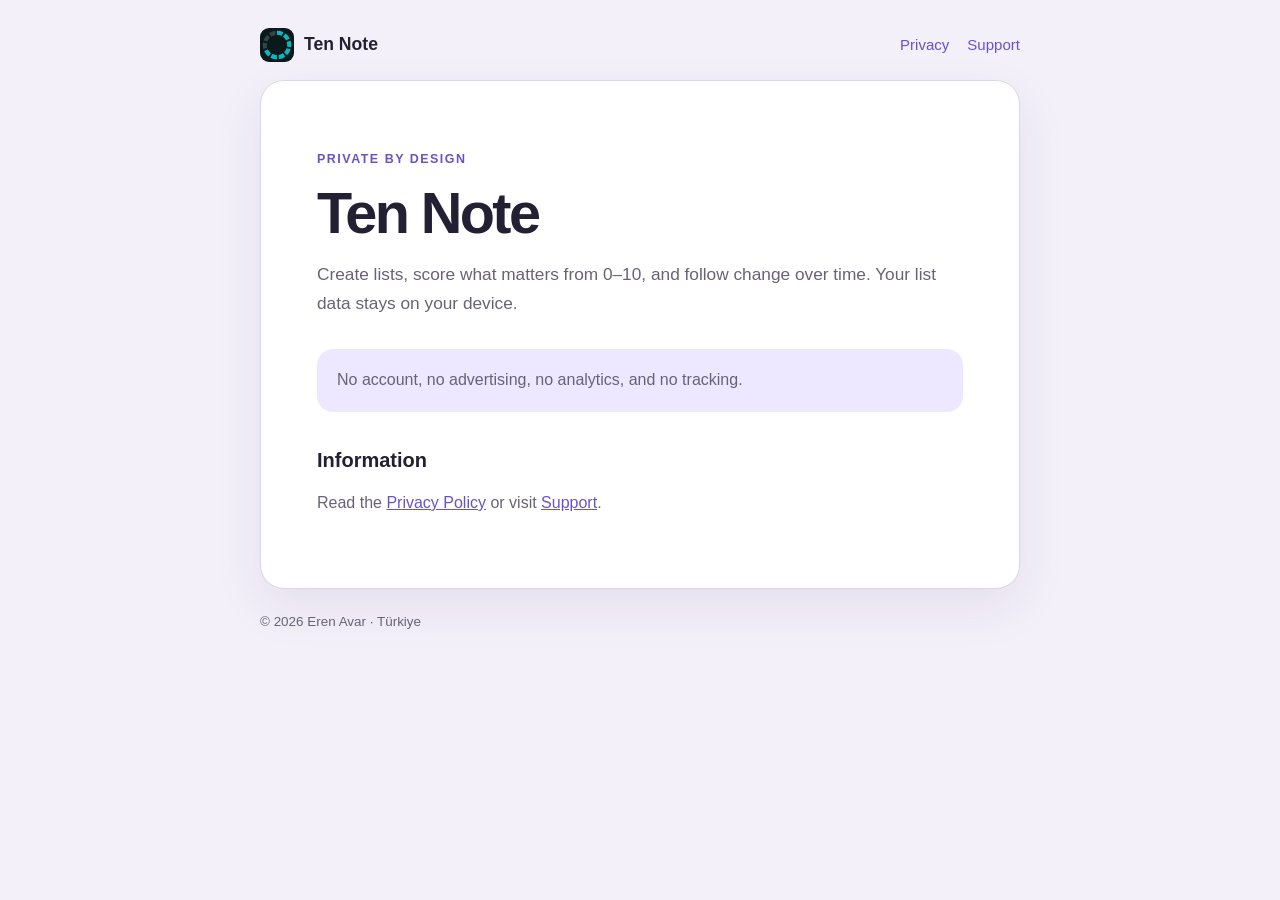
==== index.html @ 13541ba5 "feat: publish Ten Note legal pages" ====
<!doctype html>
<html lang="en">
<head>
  <meta charset="utf-8">
  <meta name="viewport" content="width=device-width, initial-scale=1">
  <meta name="description" content="Official privacy and support information for Ten Note.">
  <title>Ten Note</title>
  <link rel="icon" href="./icons/ten-note-icon.svg" type="image/svg+xml">
  <link rel="apple-touch-icon" href="./icons/ten-note-icon-180.png">
  <link rel="manifest" href="./site.webmanifest">
  <link rel="stylesheet" href="./styles.css">
</head>
<body>
  <header>
    <a class="brand" href="./"><img src="./icons/ten-note-icon.svg" alt="">Ten Note</a>
    <nav aria-label="Legal and support"><a href="./privacy/">Privacy</a><a href="./support/">Support</a></nav>
  </header>
  <main>
    <p class="eyebrow">Private by design</p>
    <h1>Ten Note</h1>
    <p class="lede">Create lists, score what matters from 0–10, and follow change over time. Your list data stays on your device.</p>
    <div class="callout"><p>No account, no advertising, no analytics, and no tracking.</p></div>
    <h2>Information</h2>
    <p>Read the <a href="./privacy/">Privacy Policy</a> or visit <a href="./support/">Support</a>.</p>
  </main>
  <footer>© 2026 Eren Avar · Türkiye</footer>
</body>
</html>
---- styles.css ----
:root {
  color-scheme: light dark;
  --bg: #f4f0fa;
  --surface: #ffffff;
  --text: #242033;
  --muted: #696276;
  --line: #ddd5e8;
  --accent: #6654c7;
  --accent-soft: #ede8ff;
}

@media (prefers-color-scheme: dark) {
  :root {
    --bg: #11101a;
    --surface: #1c1a28;
    --text: #f5f1ff;
    --muted: #b7b0c4;
    --line: #393347;
    --accent: #b4a4ff;
    --accent-soft: #29233f;
  }
}

* { box-sizing: border-box; }

body {
  margin: 0;
  background: var(--bg);
  color: var(--text);
  font-family: -apple-system, BlinkMacSystemFont, "Segoe UI", sans-serif;
  line-height: 1.65;
}

header, main, footer {
  width: min(760px, calc(100% - 32px));
  margin-inline: auto;
}

header {
  display: flex;
  align-items: center;
  justify-content: space-between;
  padding: 28px 0 18px;
}

.brand {
  display: inline-flex;
  align-items: center;
  gap: 10px;
  color: var(--text);
  font-size: 1.1rem;
  font-weight: 750;
  text-decoration: none;
}
.brand img { width: 34px; height: 34px; border-radius: 9px; }
nav { display: flex; gap: 18px; }
nav a, main a, footer a { color: var(--accent); }
nav a { font-size: .94rem; text-decoration: none; }

main {
  background: var(--surface);
  border: 1px solid var(--line);
  border-radius: 24px;
  padding: clamp(26px, 6vw, 56px);
  box-shadow: 0 18px 50px rgb(43 31 74 / .08);
}

.eyebrow { color: var(--accent); font-size: .78rem; font-weight: 800; letter-spacing: .12em; text-transform: uppercase; }
h1 { margin: 8px 0 10px; font-size: clamp(2rem, 7vw, 3.6rem); line-height: 1.05; letter-spacing: -.045em; }
h2 { margin-top: 2.3rem; font-size: 1.25rem; line-height: 1.25; }
h3 { margin-top: 1.7rem; }
p, li { color: var(--muted); }
strong { color: var(--text); }
.lede { font-size: 1.08rem; }
.meta { margin: 0 0 2rem; color: var(--muted); font-size: .9rem; }
.callout { margin: 2rem 0; padding: 18px 20px; border-radius: 16px; background: var(--accent-soft); }
.callout p { margin: 0; }
footer { padding: 22px 0 42px; color: var(--muted); font-size: .84rem; }

@media (max-width: 520px) {
  header { align-items: flex-start; gap: 14px; }
  nav { gap: 10px; flex-direction: column; text-align: right; }
  main { border-radius: 18px; }
}
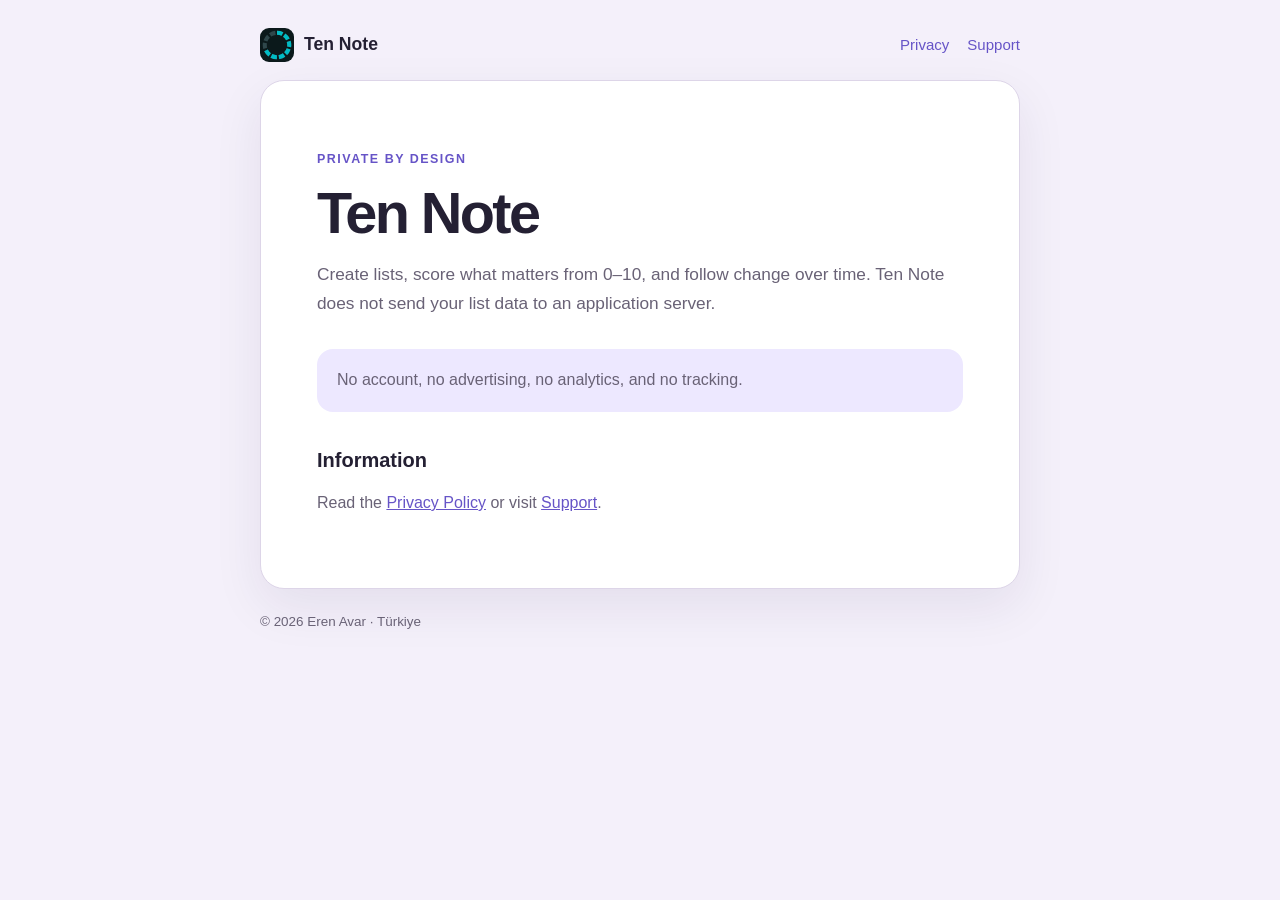
==== commit afbe9b0d: "docs: clarify platform and encrypted backups" ====
--- a/index.html
+++ b/index.html
@@ -18,7 +18,7 @@
   <main>
     <p class="eyebrow">Private by design</p>
     <h1>Ten Note</h1>
-    <p class="lede">Create lists, score what matters from 0–10, and follow change over time. Your list data stays on your device.</p>
+    <p class="lede">Create lists, score what matters from 0–10, and follow change over time. Ten Note does not send your list data to an application server.</p>
     <div class="callout"><p>No account, no advertising, no analytics, and no tracking.</p></div>
     <h2>Information</h2>
     <p>Read the <a href="./privacy/">Privacy Policy</a> or visit <a href="./support/">Support</a>.</p>
